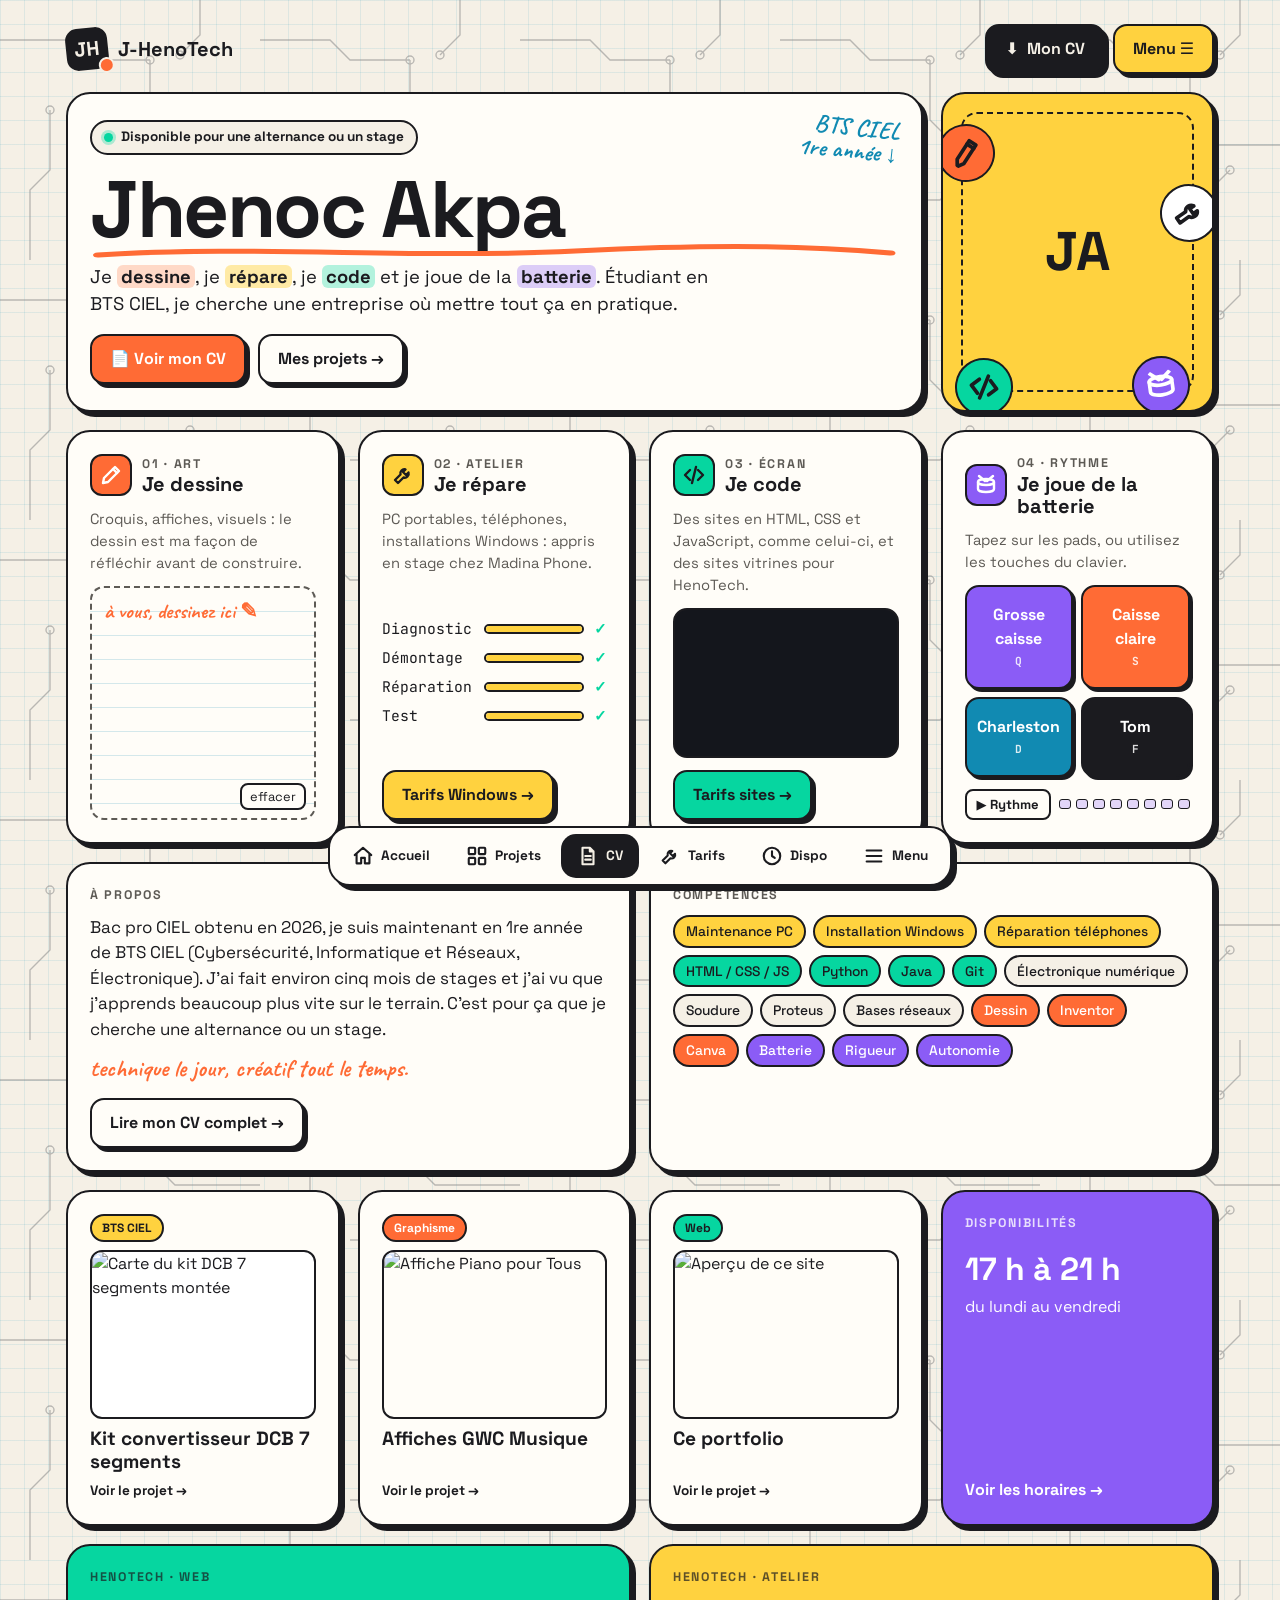
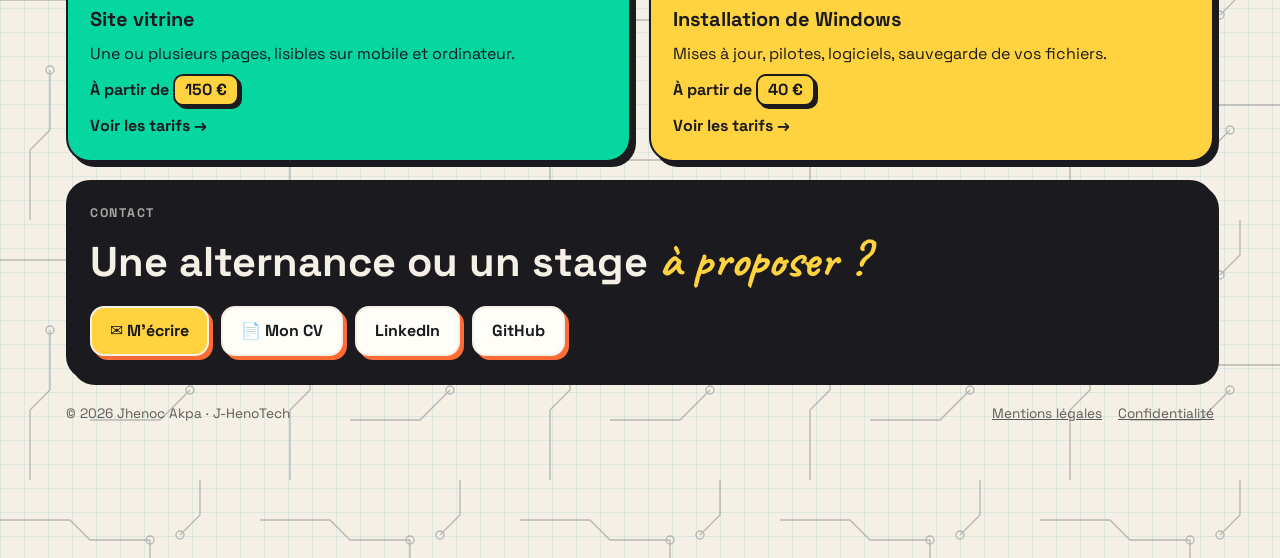
==== index.html @ 4d376323 "Add files via upload" ====
<!DOCTYPE html>
<html lang="fr" data-mode="jour">
<head>
<meta charset="utf-8">
<meta name="viewport" content="width=device-width, initial-scale=1">
<title>Jhenoc Akpa | L'atelier</title>
<meta name="description" content="Jhenoc Akpa, étudiant en BTS CIEL. Je dessine, je répare, je code et je joue de la batterie. Disponible pour une alternance ou un stage.">
<meta name="theme-color" content="#1b1b1f">
<link rel="icon" type="image/svg+xml" href="images/favicon.svg">
<link rel="preconnect" href="https://fonts.googleapis.com">
<link href="https://fonts.googleapis.com/css2?family=Space+Grotesk:wght@400;500;700&family=Caveat:wght@600;700&family=JetBrains+Mono:wght@500&display=swap" rel="stylesheet">
<link rel="stylesheet" href="style.css">
</head>
<body data-page="accueil">
<div class="wrap">
  <header>
    <a class="logo" href="index.html" aria-label="J-HenoTech, retour à l'accueil"><b>JH</b><span>J-HenoTech</span></a>
    <div class="hb">
      <a class="btn btn-ink" href="cv.html">⬇ <span>Mon CV</span></a>
      <button class="btn btn-fix" type="button" data-open-menu>Menu ☰</button>
    </div>
  </header>

  <main class="bento">
    <section class="t hero w3" id="accueil">
      <p class="hand anno">BTS CIEL<br>1re année ↓</p>
      <a class="chip" href="disponibilites.html"><i></i>Disponible pour une alternance ou un stage</a>
      <h1>Jhenoc Akpa<svg class="ul" viewBox="0 0 400 18" preserveAspectRatio="none"><path d="M4 12 C 80 2, 160 16, 240 8 S 360 4, 396 10"/></svg></h1>
      <p class="roles">Je <span class="r-draw">dessine</span>, je <span class="r-fix">répare</span>, je <span class="r-web">code</span> et je joue de la <span class="r-drum">batterie</span>. Étudiant en BTS CIEL, je cherche une entreprise où mettre tout ça en pratique.</p>
      <div class="cta">
        <a class="btn btn-draw" href="cv.html">📄 Voir mon CV</a>
        <a class="btn" href="projets.html">Mes projets →</a>
      </div>
    </section>
    <div class="t photo">
      <div class="frame"><img src="images/photo-j-h.jpg" alt="Portrait de Jhenoc Akpa" onerror="this.remove()">JA</div>
      <svg class="doodle d1" viewBox="0 0 24 24" aria-hidden="true"><path d="M4 20l1-5L16 4l4 4L9 19z"/><path d="M14 6l4 4"/></svg>
      <svg class="doodle d2" viewBox="0 0 24 24" aria-hidden="true"><path d="M14.5 6.5a4 4 0 0 0-5 5L4 17l3 3 5.5-5.5a4 4 0 0 0 5-5L15 12l-3-3z"/></svg>
      <svg class="doodle d3" viewBox="0 0 24 24" aria-hidden="true"><path d="m8 7-5 5 5 5M16 7l5 5-5 5M14 4l-4 16"/></svg>
      <svg class="doodle d4" viewBox="0 0 24 24" aria-hidden="true"><ellipse cx="12" cy="9" rx="8" ry="3"/><path d="M4 9v7c0 1.7 3.6 3 8 3s8-1.3 8-3V9M5 3l6 5M19 3l-6 5"/></svg>
    </div>

    <section class="t uni u-draw" id="atelier">
      <div class="head"><svg viewBox="0 0 24 24"><path d="M4 20l1-5L16 4l4 4L9 19z"/><path d="M14 6l4 4"/></svg><div><h2 style="margin:0">01 · Art</h2><h3>Je dessine</h3></div></div>
      <p>Croquis, affiches, visuels : le dessin est ma façon de réfléchir avant de construire.</p>
      <div class="pad-draw"><canvas id="sketch" aria-label="Zone de dessin libre"></canvas><span class="hand hint" id="hint">à vous, dessinez ici ✎</span><button type="button" id="clear">effacer</button></div>
    </section>
    <section class="t uni u-fix">
      <div class="head"><svg viewBox="0 0 24 24"><path d="M14.5 6.5a4 4 0 0 0-5 5L4 17l3 3 5.5-5.5a4 4 0 0 0 5-5L15 12l-3-3z"/></svg><div><h2 style="margin:0">02 · Atelier</h2><h3>Je répare</h3></div></div>
      <p>PC portables, téléphones, installations Windows : appris en stage chez Madina Phone.</p>
      <ul class="diag mono" aria-label="Étapes d'une réparation">
        <li><span>Diagnostic</span><span class="bar"><i></i></span><span class="ok">✓</span></li>
        <li><span>Démontage</span><span class="bar"><i></i></span><span class="ok">✓</span></li>
        <li><span>Réparation</span><span class="bar"><i></i></span><span class="ok">✓</span></li>
        <li><span>Test</span><span class="bar"><i></i></span><span class="ok">✓</span></li>
      </ul>
      <a class="btn btn-fix" href="services.html#windows" style="align-self:flex-start">Tarifs Windows →</a>
    </section>
    <section class="t uni u-web">
      <div class="head"><svg viewBox="0 0 24 24"><path d="m8 7-5 5 5 5M16 7l5 5-5 5M14 4l-4 16"/></svg><div><h2 style="margin:0">03 · Écran</h2><h3>Je code</h3></div></div>
      <p>Des sites en HTML, CSS et JavaScript, comme celui-ci, et des sites vitrines pour HenoTech.</p>
      <div class="code mono" id="code" aria-hidden="true"></div>
      <a class="btn" href="services.html#site" style="align-self:flex-start;background:var(--web);color:#1b1b1f">Tarifs sites →</a>
    </section>
    <section class="t uni u-drum">
      <div class="head"><svg viewBox="0 0 24 24"><ellipse cx="12" cy="9" rx="8" ry="3"/><path d="M4 9v7c0 1.7 3.6 3 8 3s8-1.3 8-3V9M5 3l6 5M19 3l-6 5"/></svg><div><h2 style="margin:0">04 · Rythme</h2><h3>Je joue de la batterie</h3></div></div>
      <p>Tapez sur les pads, ou utilisez les touches du clavier.</p>
      <div class="pads" id="pads">
        <button type="button" data-s="kick">Grosse caisse<small>Q</small></button>
        <button type="button" data-s="snare">Caisse claire<small>S</small></button>
        <button type="button" data-s="hat">Charleston<small>D</small></button>
        <button type="button" data-s="tom">Tom<small>F</small></button>
      </div>
      <div class="seq"><button type="button" id="play">▶ Rythme</button><div class="steps" id="steps"><i></i><i></i><i></i><i></i><i></i><i></i><i></i><i></i></div></div>
    </section>

    <section class="t about w2" id="a-propos">
      <h2>À propos</h2>
      <p>Bac pro CIEL obtenu en 2026, je suis maintenant en 1re année de BTS CIEL (Cybersécurité, Informatique et Réseaux, Électronique). J'ai fait environ cinq mois de stages et j'ai vu que j'apprends beaucoup plus vite sur le terrain. C'est pour ça que je cherche une alternance ou un stage.</p>
      <span class="hand">technique le jour, créatif tout le temps.</span>
      <a class="btn" href="cv.html" style="margin-top:12px">Lire mon CV complet →</a>
    </section>
    <section class="t w2" id="competences">
      <h2>Compétences</h2>
      <ul class="tags">
        <li class="c2">Maintenance PC</li><li class="c2">Installation Windows</li><li class="c2">Réparation téléphones</li>
        <li class="c3">HTML / CSS / JS</li><li class="c3">Python</li><li class="c3">Java</li><li class="c3">Git</li>
        <li>Électronique numérique</li><li>Soudure</li><li>Proteus</li><li>Bases réseaux</li>
        <li class="c1">Dessin</li><li class="c1">Inventor</li><li class="c1">Canva</li>
        <li class="c4">Batterie</li><li class="c4">Rigueur</li><li class="c4">Autonomie</li>
      </ul>
    </section>

    <a class="t proj" href="projets.html#dcb"><span class="tag" style="background:var(--fix);color:#1b1b1f">BTS CIEL</span><img src="images/projet-dcb-1.jpg" alt="Carte du kit DCB 7 segments montée" style="width:100%;aspect-ratio:4/3;object-fit:cover;border-radius:12px;border:2px solid var(--ink);background:#fff"><h3>Kit convertisseur DCB 7 segments</h3><span class="st">Voir le projet →</span></a>
    <a class="t proj" href="projets.html#gwc"><span class="tag" style="background:var(--draw);color:#fff">Graphisme</span><img src="images/1.png" alt="Affiche Piano pour Tous" style="width:100%;aspect-ratio:4/3;object-fit:cover;object-position:top;border-radius:12px;border:2px solid var(--ink)"><h3>Affiches GWC Musique</h3><span class="st">Voir le projet →</span></a>
    <a class="t proj" href="projets.html#portfolio"><span class="tag" style="background:var(--web);color:#1b1b1f">Web</span><img src="images/apercu-site.png" alt="Aperçu de ce site" style="width:100%;aspect-ratio:4/3;object-fit:cover;object-position:top;border-radius:12px;border:2px solid var(--ink)"><h3>Ce portfolio</h3><span class="st">Voir le projet →</span></a>
    <a class="t" href="disponibilites.html" style="background:var(--drum);color:#fff;display:flex;flex-direction:column;gap:10px"><h2 style="color:#fff;opacity:.8">Disponibilités</h2><p style="font-size:2rem;font-weight:700;line-height:1">17 h à 21 h</p><p>du lundi au vendredi</p><span class="st" style="margin-top:auto;font-weight:700">Voir les horaires →</span></a>

    <a class="t svc w2" href="services.html#site" style="background:var(--web);color:#1b1b1f"><h2 style="color:inherit;opacity:.7">HenoTech · Web</h2><h3>Site vitrine</h3><p>Une ou plusieurs pages, lisibles sur mobile et ordinateur.</p><span class="price">À partir de <span class="price-tag">150 €</span></span><span style="font-weight:700">Voir les tarifs →</span></a>
    <a class="t svc w2" href="services.html#windows" style="background:var(--fix);color:#1b1b1f"><h2 style="color:inherit;opacity:.7">HenoTech · Atelier</h2><h3>Installation de Windows</h3><p>Mises à jour, pilotes, logiciels, sauvegarde de vos fichiers.</p><span class="price">À partir de <span class="price-tag">40 €</span></span><span style="font-weight:700">Voir les tarifs →</span></a>

    <section class="t contact w4" id="contact">
      <div><h2>Contact</h2><p class="big">Une alternance ou un stage <span class="hand">à proposer ?</span></p></div>
      <div class="cta"><a class="btn btn-fix" href="mailto:contact.henotech@gmail.com">✉ M'écrire</a><a class="btn" href="cv.html" style="color:var(--ink)">📄 Mon CV</a><a class="btn" href="https://www.linkedin.com/in/jean-henoc-akpa-19a39032a/" target="_blank" rel="noopener" style="color:var(--ink)">LinkedIn</a><a class="btn" href="https://github.com/Jean-Henoc005" target="_blank" rel="noopener" style="color:var(--ink)">GitHub</a></div>
    </section>
  </main>

  <footer><span>© <span class="year">2026</span> Jhenoc Akpa · J-HenoTech</span><nav><a href="mentions-legales.html">Mentions légales</a><a href="confidentialite.html">Confidentialité</a></nav></footer>
</div>

<nav class="dock" aria-label="Navigation principale"><ul>
  <li><a href="index.html" data-p="accueil" data-c="draw"><svg viewBox="0 0 24 24"><path d="m3 11 9-8 9 8M5 10v10h5v-6h4v6h5V10"/></svg>Accueil</a></li>
  <li><a href="projets.html" data-p="projets" data-c="web"><svg viewBox="0 0 24 24"><rect x="3" y="3" width="7" height="7" rx="1"/><rect x="14" y="3" width="7" height="7" rx="1"/><rect x="3" y="14" width="7" height="7" rx="1"/><rect x="14" y="14" width="7" height="7" rx="1"/></svg>Projets</a></li>
  <li><a href="cv.html" data-p="cv" class="cvb"><svg viewBox="0 0 24 24"><path d="M14 3H6v18h12V7zM14 3v4h4M9 12h6M9 16h6"/></svg>CV</a></li>
  <li><a href="services.html" data-p="services" data-c="fix"><svg viewBox="0 0 24 24"><path d="M14.5 6.5a4 4 0 0 0-5 5L4 17l3 3 5.5-5.5a4 4 0 0 0 5-5L15 12l-3-3z"/></svg>Tarifs</a></li>
  <li><a href="disponibilites.html" data-p="dispo" data-c="drum"><svg viewBox="0 0 24 24"><circle cx="12" cy="12" r="9"/><path d="M12 7v5l3 2"/></svg>Dispo</a></li>
  <li><button type="button" data-open-menu><svg viewBox="0 0 24 24"><path d="M4 6h16M4 12h16M4 18h16"/></svg>Menu</button></li>
</ul></nav>

<div class="scrim" id="scrim"></div>
<aside class="drawer" id="drawer" aria-label="Menu">
  <div class="head"><strong style="font-size:1.3rem">Menu</strong><button class="btn" id="close" type="button" aria-label="Fermer">✕</button></div>
  <div><h4>Pages</h4>
    <nav>
      <a href="index.html" data-p="accueil">Accueil</a><a href="index.html#atelier">L'atelier</a><a href="projets.html" data-p="projets">Projets</a><a href="cv.html" data-p="cv">Mon CV</a>
      <a href="services.html" data-p="services">Services et tarifs</a><a href="disponibilites.html" data-p="dispo">Disponibilités</a><a href="index.html#a-propos">À propos</a><a href="index.html#contact">Contact</a>
    </nav>
  </div>
  <div><h4>Paramètres · Ambiance</h4><div class="seg" id="mode"><button type="button" data-v="jour">☀ Papier</button><button type="button" data-v="nuit">☾ Plan bleu</button></div></div>
  <div><h4>Paramètres · Son de la batterie</h4><div class="seg" id="sound"><button type="button" data-v="1">🔊 Activé</button><button type="button" data-v="0">🔇 Coupé</button></div></div>
  <a class="btn btn-ink" href="CV-Jean-Henoc-Akpa.pdf" download style="justify-content:center">⬇ Télécharger mon CV (PDF)</a>
  <p style="font-size:.85rem"><a href="mentions-legales.html" style="text-decoration:underline">Mentions légales</a> · <a href="confidentialite.html" style="text-decoration:underline">Confidentialité</a></p>
</aside>

<div class="lightbox" id="lightbox" role="dialog" aria-modal="true" aria-label="Image agrandie">
  <button class="btn x" type="button" aria-label="Fermer">✕</button>
  <img src="data:," alt="">
  <p></p>
  <div class="nav"><button class="btn prev" type="button">← Précédente</button><button class="btn next" type="button">Suivante →</button></div>
</div>

<script src="script.js" defer></script>
</body>
</html>
---- style.css ----
:root{--draw:#ff6b35;--fix:#ffd23f;--web:#06d6a0;--drum:#8b5cf6;--blue:#118ab2}
[data-mode=jour]{--bg:#f5f0e6;--ink:#1b1b1f;--tile:#fffdf8;--grid:rgba(17,138,178,.10);--trace:rgba(27,27,31,.10);--soft:#5d5a55}
[data-mode=nuit]{--bg:#0d1a33;--ink:#e8eef8;--tile:#132548;--grid:rgba(120,170,255,.10);--trace:rgba(140,190,255,.16);--soft:#9fb0cc}
*{box-sizing:border-box;margin:0;padding:0}
body{background:var(--bg);color:var(--ink);font-family:"Space Grotesk",system-ui,sans-serif;line-height:1.5;overflow-x:hidden;
 background-image:
  url("data:image/svg+xml,%3Csvg xmlns='http://www.w3.org/2000/svg' width='260' height='260' fill='none' stroke='%23888' stroke-width='1.4' opacity='.55'%3E%3Cpath d='M0 40h70l20 20h60M150 60v60l25 25h85M30 260v-70l20-20v-60M200 0v35l-20 20M90 200h70l30-30'/%3E%3Ccircle cx='150' cy='60' r='4'/%3E%3Ccircle cx='50' cy='110' r='4'/%3E%3Ccircle cx='180' cy='55' r='4'/%3E%3Ccircle cx='190' cy='170' r='4'/%3E%3C/svg%3E"),
  linear-gradient(var(--grid) 1px,transparent 1px),linear-gradient(90deg,var(--grid) 1px,transparent 1px);
 background-size:260px 260px,24px 24px,24px 24px}
[data-mode=jour] body{background-blend-mode:normal}
a{color:inherit;text-decoration:none}ul{list-style:none}
.hand{font-family:Caveat,cursive;font-weight:700}
.mono{font-family:"JetBrains Mono",ui-monospace,monospace}
.wrap{max-width:1180px;margin:0 auto;padding:16px}
/* HEADER */
header{display:flex;justify-content:space-between;align-items:center;gap:10px;padding:8px 0 18px}
.logo{display:flex;align-items:center;gap:10px;font-weight:700;font-size:1.25rem;white-space:nowrap}
.logo b{width:42px;height:42px;border-radius:12px;background:var(--ink);color:var(--bg);display:grid;place-items:center;transform:rotate(-6deg);position:relative}
.logo b::after{content:"";position:absolute;right:-5px;bottom:-5px;width:12px;height:12px;border-radius:50%;background:var(--draw);border:2px solid var(--bg)}
.hb{display:flex;gap:8px}
.btn{display:inline-flex;align-items:center;gap:8px;padding:11px 18px;border-radius:14px;border:2.5px solid var(--ink);background:var(--tile);color:var(--ink);font:inherit;font-weight:700;cursor:pointer;white-space:nowrap;box-shadow:4px 4px 0 var(--ink);transition:transform .1s,box-shadow .1s}
.btn:hover{transform:translate(2px,2px);box-shadow:2px 2px 0 var(--ink)}
.btn-ink{background:var(--ink);color:var(--bg)}
.btn-draw{background:var(--draw);color:#fff}
.btn-fix{background:var(--fix);color:#1b1b1f}
/* BENTO */
.bento{display:grid;grid-template-columns:repeat(4,1fr);gap:18px}
.t{background:var(--tile);border:2.5px solid var(--ink);border-radius:24px;padding:22px;box-shadow:5px 5px 0 var(--ink);position:relative;overflow:hidden;min-width:0}
.t h2{font-size:.78rem;text-transform:uppercase;letter-spacing:.14em;color:var(--soft);margin-bottom:10px}
.w2{grid-column:span 2}.w3{grid-column:span 3}.w4{grid-column:span 4}
/* HERO */
.hero{display:flex;flex-direction:column;gap:16px;justify-content:center}
.chip{display:inline-flex;gap:8px;align-items:center;align-self:flex-start;border:2px solid var(--ink);border-radius:99px;padding:5px 12px;font-weight:700;font-size:.85rem;background:var(--bg)}
.chip i{width:9px;height:9px;border-radius:50%;background:var(--web);box-shadow:0 0 0 3px color-mix(in srgb,var(--web) 30%,transparent)}
.hero h1{font-size:clamp(2.6rem,6.4vw,5rem);line-height:.95;letter-spacing:-.03em;position:relative;display:inline-block}
.hero h1 .ul{position:absolute;left:0;bottom:-14px;width:100%;height:18px;overflow:visible}
.hero h1 .ul path{stroke:var(--draw);stroke-width:5;fill:none;stroke-linecap:round;stroke-dasharray:600;stroke-dashoffset:600;animation:draw 1.4s .3s ease forwards}
@keyframes draw{to{stroke-dashoffset:0}}
.roles{font-size:1.15rem;max-width:52ch}
.roles span{font-weight:700;padding:0 4px;border-radius:6px}
.r-draw{background:color-mix(in srgb,var(--draw) 25%,transparent)}.r-fix{background:color-mix(in srgb,var(--fix) 45%,transparent)}.r-web{background:color-mix(in srgb,var(--web) 30%,transparent)}.r-drum{background:color-mix(in srgb,var(--drum) 30%,transparent)}
.cta{display:flex;gap:12px;flex-wrap:wrap}
.anno{position:absolute;right:22px;top:20px;font-size:1.5rem;color:var(--blue);transform:rotate(6deg);text-align:right;line-height:1}
.photo{padding:0;display:grid;place-items:center;min-height:320px;background:var(--fix)}
.photo .frame{position:absolute;inset:18px;border:2.5px dashed #1b1b1f;border-radius:16px;overflow:hidden;display:grid;place-items:center;font-size:3.4rem;font-weight:700;color:#1b1b1f}
.photo .frame img{position:absolute;inset:0;width:100%;height:100%;object-fit:cover}
.doodle{position:absolute;width:58px;height:58px;stroke:#1b1b1f;fill:none;stroke-width:2.6;stroke-linecap:round;stroke-linejoin:round;z-index:2;background:var(--tile);border:2.5px solid #1b1b1f;border-radius:50%;padding:10px}
.d1{left:-6px;top:30px;transform:rotate(-12deg);background:var(--draw)}
.d2{right:-6px;top:90px;transform:rotate(10deg);background:#fff}
.d3{left:12px;bottom:-6px;transform:rotate(8deg);background:var(--web)}
.d4{right:22px;bottom:-4px;transform:rotate(-8deg);background:var(--drum);stroke:#fff}
/* UNIVERS */
.uni{display:flex;flex-direction:column;gap:12px;min-height:300px}
.uni .head{display:flex;align-items:center;gap:10px}
.uni .head svg{width:42px;height:42px;padding:7px;border:2.5px solid var(--ink);border-radius:12px;stroke:var(--ink);fill:none;stroke-width:2.4;stroke-linecap:round;stroke-linejoin:round;flex:none}
.uni h3{font-size:1.25rem;line-height:1.1}
.uni p{font-size:.92rem;color:var(--soft)}
.u-draw .head svg{background:var(--draw);stroke:#fff}.u-fix .head svg{background:var(--fix);stroke:#1b1b1f}.u-web .head svg{background:var(--web);stroke:#1b1b1f}.u-drum .head svg{background:var(--drum);stroke:#fff}
/* dessin */
.pad-draw{position:relative;flex:1;min-height:150px;border:2px dashed var(--soft);border-radius:14px;background:repeating-linear-gradient(transparent 0 23px,color-mix(in srgb,var(--blue) 18%,transparent) 23px 24px)}
.pad-draw canvas{position:absolute;inset:0;width:100%;height:100%;touch-action:none;cursor:crosshair}
.pad-draw .hint{position:absolute;left:12px;top:8px;font-size:1.3rem;color:var(--draw);pointer-events:none;transition:opacity .3s}
.pad-draw button{position:absolute;right:8px;bottom:8px;border:2px solid var(--ink);background:var(--tile);color:var(--ink);border-radius:8px;padding:2px 8px;font:inherit;font-size:.8rem;cursor:pointer}
/* réparation */
.diag{display:flex;flex-direction:column;gap:7px;flex:1;justify-content:center}
.diag li{display:flex;align-items:center;gap:10px;font-size:.92rem}
.diag .bar{flex:1;height:10px;border:2px solid var(--ink);border-radius:99px;overflow:hidden;background:var(--bg)}
.diag .bar i{display:block;height:100%;width:0;background:var(--fix);animation:fill 1s ease forwards}
.diag li:nth-child(2) i{animation-delay:.6s}.diag li:nth-child(3) i{animation-delay:1.2s}.diag li:nth-child(4) i{animation-delay:1.8s}
.diag .ok{font-weight:700;color:var(--web);opacity:0;animation:show .1s forwards}
.diag li:nth-child(1) .ok{animation-delay:1s}.diag li:nth-child(2) .ok{animation-delay:1.6s}.diag li:nth-child(3) .ok{animation-delay:2.2s}.diag li:nth-child(4) .ok{animation-delay:2.8s}
.diag span:first-child{width:92px}
@keyframes fill{to{width:100%}}@keyframes show{to{opacity:1}}
/* web */
.code{flex:1;background:#14161c;color:#d6e2f0;border-radius:14px;padding:14px;font-size:.82rem;line-height:1.6;min-height:150px;white-space:pre-wrap;word-break:break-word;border:2px solid var(--ink)}
.code .tg{color:#06d6a0}.code .at{color:#ffd23f}.code .tx{color:#fff}
.code .cur{display:inline-block;width:.55em;height:1em;background:var(--web);vertical-align:-.15em;animation:blink 1s steps(1) infinite}
@keyframes blink{50%{opacity:0}}
/* batterie */
.pads{display:grid;grid-template-columns:1fr 1fr;gap:8px;flex:1}
.pads button{border:2.5px solid var(--ink);border-radius:14px;font:inherit;font-weight:700;cursor:pointer;padding:10px 6px;display:flex;flex-direction:column;align-items:center;justify-content:center;gap:2px;color:#fff;box-shadow:3px 3px 0 var(--ink);transition:transform .06s}
.pads button small{font-family:"JetBrains Mono";font-size:.7rem;opacity:.85}
.pads button:nth-child(1){background:var(--drum)}.pads button:nth-child(2){background:var(--draw)}.pads button:nth-child(3){background:var(--blue)}.pads button:nth-child(4){background:#1b1b1f}
.pads button.hit{transform:translate(3px,3px) scale(.97);box-shadow:0 0 0 var(--ink);filter:brightness(1.25)}
.seq{display:flex;align-items:center;gap:8px}
.seq .steps{display:flex;gap:5px;flex:1}
.seq .steps i{flex:1;height:10px;border-radius:3px;background:color-mix(in srgb,var(--drum) 25%,transparent);border:1.5px solid var(--ink)}
.seq .steps i.on{background:var(--drum)}
.seq button{border:2px solid var(--ink);background:var(--tile);color:var(--ink);border-radius:8px;padding:4px 10px;font:inherit;font-size:.82rem;font-weight:700;cursor:pointer;white-space:nowrap}
/* AUTRES */
.about p{font-size:1.06rem}
.about .hand{font-size:1.5rem;color:var(--draw);display:block;margin-top:8px}
.tags{display:flex;flex-wrap:wrap;gap:7px}
.tags li{border:2px solid var(--ink);border-radius:99px;padding:4px 11px;font-size:.86rem;font-weight:500;background:var(--bg)}
.tags li.c1{background:var(--draw);color:#fff}.tags li.c2{background:var(--fix);color:#1b1b1f}.tags li.c3{background:var(--web);color:#1b1b1f}.tags li.c4{background:var(--drum);color:#fff}
.proj{display:flex;flex-direction:column;gap:8px}
.proj .tag{align-self:flex-start;font-size:.75rem;font-weight:700;padding:3px 10px;border-radius:99px;border:2px solid var(--ink)}
.proj h3{font-size:1.2rem;line-height:1.2}
.proj p{color:var(--soft);font-size:.93rem}
.proj .st{margin-top:auto;font-weight:700;font-size:.85rem}
.tl li{padding:10px 0;border-top:2px dashed color-mix(in srgb,var(--ink) 30%,transparent)}
.tl li:first-child{border-top:0;padding-top:0}
.tl b{display:block}
.tl span{color:var(--soft);font-size:.92rem}
.svc{display:flex;flex-direction:column;gap:8px}
.svc h3{font-size:1.25rem}
.svc .price{font-weight:700;margin-top:auto}
.contact{background:var(--ink);color:var(--bg);display:flex;align-items:center;justify-content:space-between;gap:18px;flex-wrap:wrap}
.contact h2{color:inherit;opacity:.65}
.contact .big{font-size:clamp(1.6rem,3.6vw,2.6rem);font-weight:700;line-height:1.1}
.contact .big .hand{color:var(--fix);font-size:1.2em}
.contact .btn{border-color:var(--bg);box-shadow:4px 4px 0 var(--draw)}
footer{display:flex;justify-content:space-between;gap:10px;flex-wrap:wrap;padding:24px 0 8px;font-size:.85rem;color:var(--soft)}
footer nav{display:flex;gap:16px}footer a{text-decoration:underline}
/* BARRE DE NAVIGATION (tous écrans) */
body{padding-bottom:110px}
.dock{position:fixed;left:50%;bottom:14px;transform:translateX(-50%);z-index:35;background:var(--tile);border:2.5px solid var(--ink);border-radius:22px;box-shadow:5px 5px 0 var(--ink);padding:6px;max-width:calc(100% - 20px)}
.dock ul{display:flex;gap:4px}
.dock a,.dock button{display:flex;flex-direction:column;align-items:center;justify-content:center;gap:2px;min-width:64px;padding:7px 8px;border-radius:15px;border:2px solid transparent;background:none;color:var(--ink);font:inherit;font-size:.72rem;font-weight:700;cursor:pointer;transition:background .15s,transform .1s}
.dock svg{width:22px;height:22px;stroke:currentColor;fill:none;stroke-width:2.3;stroke-linecap:round;stroke-linejoin:round}
.dock a:hover,.dock button:hover{transform:translateY(-2px)}
.dock a.on{border-color:var(--ink)}
.dock a[data-c=draw].on{background:var(--draw);color:#fff}.dock a[data-c=web].on{background:var(--web);color:#1b1b1f}.dock a[data-c=drum].on{background:var(--drum);color:#fff}.dock a[data-c=fix].on{background:var(--fix);color:#1b1b1f}
.dock .cvb{background:var(--ink);color:var(--bg)}
@media (max-width:420px){.dock a,.dock button{min-width:0;flex:1;padding:7px 4px;font-size:.62rem}.dock ul{gap:2px}.dock{left:10px;right:10px;transform:none;max-width:none}}
@media (min-width:981px){.dock a,.dock button{flex-direction:row;gap:7px;font-size:.85rem;padding:9px 14px}}
/* MENU */
.scrim{position:fixed;inset:0;background:rgba(0,0,0,.35);z-index:40;display:none}.scrim.open{display:block}
.drawer{position:fixed;top:12px;right:12px;bottom:12px;width:min(390px,calc(100% - 24px));background:var(--bg);border:2.5px solid var(--ink);border-radius:26px;box-shadow:8px 8px 0 var(--ink);z-index:50;padding:22px;transform:translateX(130%);transition:transform .3s cubic-bezier(.3,1.3,.6,1);overflow-y:auto;display:flex;flex-direction:column;gap:18px}
.drawer.open{transform:none}
.drawer .head{display:flex;justify-content:space-between;align-items:center}
.drawer h4{font-size:.74rem;letter-spacing:.14em;text-transform:uppercase;color:var(--soft);margin-bottom:8px}
.drawer nav{display:grid;grid-template-columns:1fr 1fr;gap:8px}
.drawer nav a{border:2px solid var(--ink);border-radius:14px;padding:10px 12px;font-weight:700;font-size:.92rem;background:var(--tile)}
.drawer nav a:nth-child(4n+1){background:var(--draw);color:#fff}.drawer nav a:nth-child(4n+2){background:var(--fix);color:#1b1b1f}.drawer nav a:nth-child(4n+3){background:var(--web);color:#1b1b1f}.drawer nav a:nth-child(4n){background:var(--drum);color:#fff}
.seg{display:flex;gap:8px}
.seg button{flex:1;border:2px solid var(--ink);border-radius:12px;padding:9px;background:var(--tile);color:var(--ink);font:inherit;font-weight:700;cursor:pointer}
.seg button.on{background:var(--ink);color:var(--bg)}
@media (max-width:980px){.bento{grid-template-columns:repeat(2,1fr)}.w3,.w4{grid-column:span 2}}
@media (max-width:600px){.bento{grid-template-columns:1fr}.w2,.w3,.w4{grid-column:span 1}.hb .btn-ink span{display:none}.anno{position:static;transform:rotate(-2deg);text-align:left;align-self:flex-start}.logo span{display:none}}
@media (prefers-reduced-motion:reduce){*{animation:none!important}.diag .bar i{width:100%}.diag .ok{opacity:1}.hero h1 .ul path{stroke-dashoffset:0}}

/* =========================================================
   PAGES INTÉRIEURES (CV, Services, Disponibilités, Projets…)
   ========================================================= */
.page-hero{position:relative;border:2.5px solid var(--ink);border-radius:26px;box-shadow:6px 6px 0 var(--ink);overflow:hidden;min-height:280px;display:flex;align-items:flex-end;margin-bottom:22px;background:var(--ink)}
.page-hero img.bg{position:absolute;inset:0;width:100%;height:100%;object-fit:cover}
.page-hero::after{content:"";position:absolute;inset:0;background:linear-gradient(180deg,rgba(0,0,0,.05) 20%,rgba(0,0,0,.72))}
.page-hero .in{position:relative;z-index:2;padding:26px;color:#fff;display:flex;flex-direction:column;gap:10px;width:100%}
.page-hero .kick{align-self:flex-start;background:var(--fix);color:#1b1b1f;border:2px solid #1b1b1f;border-radius:99px;padding:4px 12px;font-weight:700;font-size:.82rem}
.page-hero h1{font-size:clamp(2.2rem,6vw,4rem);line-height:.95;letter-spacing:-.03em}
.page-hero p{max-width:60ch;font-size:1.05rem;opacity:.95}
.page-hero .hand{color:var(--fix);font-size:1.6rem}
.page-hero .cta .btn{color:var(--ink)}
.crumb{font-size:.85rem;margin:0 0 12px;color:var(--soft)}
.crumb a{text-decoration:underline}
.sec-title{font-size:clamp(1.6rem,3.6vw,2.4rem);line-height:1.05;margin:34px 0 16px;display:flex;align-items:baseline;gap:12px;flex-wrap:wrap}
.sec-title .hand{font-size:1.5rem;color:var(--draw);font-weight:700}
.grid2{display:grid;grid-template-columns:1fr 1fr;gap:18px}
.grid3{display:grid;grid-template-columns:repeat(3,1fr);gap:18px}
@media (max-width:860px){.grid2,.grid3{grid-template-columns:1fr}}
.muted{color:var(--soft)}
.note{font-size:.9rem;color:var(--soft);margin-top:10px}

/* Tarifs */
.price-table{width:100%;border-collapse:separate;border-spacing:0;font-size:.98rem}
.price-table th{text-align:left;font-size:.75rem;text-transform:uppercase;letter-spacing:.12em;color:var(--soft);padding:0 12px 10px}
.price-table td{padding:14px 12px;border-top:2px dashed color-mix(in srgb,var(--ink) 25%,transparent);vertical-align:top}
.price-table td:last-child{text-align:right;white-space:nowrap;font-weight:700;font-size:1.15rem}
.price-table td small{display:block;color:var(--soft);font-size:.86rem;font-weight:400}
.price-tag{display:inline-block;background:var(--fix);color:#1b1b1f;border:2px solid var(--ink);border-radius:10px;padding:2px 10px;box-shadow:3px 3px 0 var(--ink)}
.steps{counter-reset:s;display:grid;grid-template-columns:repeat(4,1fr);gap:14px}
.steps li{counter-increment:s;position:relative;padding-top:44px}
.steps li::before{content:counter(s);position:absolute;top:0;left:0;width:34px;height:34px;border-radius:50%;background:var(--draw);color:#fff;border:2.5px solid var(--ink);display:grid;place-items:center;font-weight:700}
.steps b{display:block;margin-bottom:4px}
@media (max-width:860px){.steps{grid-template-columns:1fr 1fr}}

/* Disponibilités */
.status{display:flex;align-items:center;gap:14px;flex-wrap:wrap}
.status .dot{width:18px;height:18px;border-radius:50%;border:2.5px solid var(--ink);flex:none}
.status.on .dot{background:var(--web);box-shadow:0 0 0 6px color-mix(in srgb,var(--web) 30%,transparent);animation:pulse 1.6s infinite}
.status.off .dot{background:var(--draw)}
@keyframes pulse{50%{box-shadow:0 0 0 12px color-mix(in srgb,var(--web) 0%,transparent)}}
.status b{font-size:1.3rem}
.week{display:grid;grid-template-columns:repeat(7,1fr);gap:10px}
.day{border:2.5px solid var(--ink);border-radius:18px;background:var(--tile);box-shadow:4px 4px 0 var(--ink);padding:12px 8px;text-align:center;display:flex;flex-direction:column;gap:8px;min-height:190px}
.day h3{font-size:1rem}
.day .slot{margin-top:auto;border-radius:12px;padding:10px 4px;font-weight:700;font-size:.9rem;border:2px solid var(--ink)}
.day .slot.yes{background:var(--web);color:#1b1b1f}
.day .slot.ask{background:var(--bg);color:var(--soft);border-style:dashed}
.day .bar24{position:relative;flex:1;min-height:70px;border-radius:8px;background:repeating-linear-gradient(transparent 0 9px,color-mix(in srgb,var(--ink) 10%,transparent) 9px 10px)}
.day .bar24 i{position:absolute;left:18%;right:18%;border-radius:6px;background:var(--web);border:2px solid var(--ink)}
.day.today{outline:3px solid var(--draw);outline-offset:3px}
@media (max-width:860px){.week{grid-template-columns:1fr}.day{flex-direction:row;align-items:center;min-height:0;text-align:left;padding:12px 14px}.day h3{width:90px}.day .bar24{display:none}.day .slot{margin:0 0 0 auto}}
.photos{display:grid;grid-template-columns:2fr 1fr 1fr;gap:14px}
.photos figure{border:2.5px solid var(--ink);border-radius:18px;overflow:hidden;box-shadow:4px 4px 0 var(--ink);position:relative;background:var(--ink);min-height:180px}
.photos figure img{width:100%;height:100%;object-fit:cover;display:block}
.photos figcaption{position:absolute;left:10px;bottom:10px;background:var(--tile);color:var(--ink);border:2px solid var(--ink);border-radius:10px;padding:2px 10px;font-family:Caveat,cursive;font-size:1.2rem;font-weight:700}
@media (max-width:860px){.photos{grid-template-columns:1fr}}

/* Projets : galeries */
.project{display:grid;grid-template-columns:1.1fr 1fr;gap:22px;align-items:start}
@media (max-width:860px){.project{grid-template-columns:1fr}}
.gallery{display:grid;grid-template-columns:repeat(2,1fr);gap:10px}
.gallery a{display:block;border:2.5px solid var(--ink);border-radius:16px;overflow:hidden;background:#fff;aspect-ratio:1;box-shadow:3px 3px 0 var(--ink);position:relative}
.gallery a:first-child{grid-column:span 2;aspect-ratio:16/10}
.gallery img{width:100%;height:100%;object-fit:contain;transition:transform .3s}
.gallery a.cover img{object-fit:cover}
.gallery a:hover img{transform:scale(1.04)}
.gallery span{position:absolute;left:8px;bottom:8px;background:var(--tile);color:var(--ink);border:2px solid var(--ink);border-radius:8px;padding:1px 8px;font-size:.78rem;font-weight:700}
.checks li{padding:6px 0 6px 30px;position:relative}
.checks li::before{content:"✓";position:absolute;left:0;top:5px;width:22px;height:22px;border-radius:50%;background:var(--web);border:2px solid var(--ink);display:grid;place-items:center;font-size:.72rem;font-weight:700;color:#1b1b1f}
.lightbox{position:fixed;inset:0;z-index:70;background:rgba(10,10,14,.88);display:none;align-items:center;justify-content:center;padding:20px;flex-direction:column;gap:12px}
.lightbox.open{display:flex}
.lightbox img{max-width:min(1000px,100%);max-height:78vh;border-radius:14px;border:3px solid #fff;background:#fff}
.lightbox p{color:#fff;font-weight:700}
.lightbox .x{position:absolute;top:16px;right:16px}
.lightbox .nav{display:flex;gap:10px}

/* CV */
.cv-actions{display:flex;gap:12px;flex-wrap:wrap;margin-bottom:18px}
.cv-sheet{background:#fff;color:#1b1b1f;border:2.5px solid var(--ink);border-radius:20px;box-shadow:6px 6px 0 var(--ink);display:grid;grid-template-columns:280px 1fr;overflow:hidden}
.cv-side{background:#1b1b1f;color:#f5f0e6;padding:28px 22px;display:flex;flex-direction:column;gap:20px}
.cv-side img{width:140px;height:140px;border-radius:50%;object-fit:cover;border:4px solid var(--fix);align-self:center}
.cv-side h3{font-size:.75rem;letter-spacing:.14em;text-transform:uppercase;color:var(--fix);margin-bottom:8px}
.cv-side li{font-size:.9rem;padding:2px 0}
.cv-side a{text-decoration:underline;word-break:break-all}
.cv-main{padding:30px 30px 34px}
.cv-main h1{font-size:2.3rem;line-height:1;letter-spacing:-.02em}
.cv-main .role{font-size:1.1rem;color:#5d5a55;margin:6px 0 16px}
.cv-main h2{font-size:.8rem;letter-spacing:.14em;text-transform:uppercase;color:var(--draw);border-bottom:2px solid #1b1b1f;padding-bottom:4px;margin:22px 0 10px}
.cv-item{margin-bottom:12px}
.cv-item b{display:block}
.cv-item span{color:#5d5a55;font-size:.92rem}
.cv-pdf{margin-top:24px}
.cv-pdf object{width:100%;height:80vh;border:2.5px solid var(--ink);border-radius:18px;background:#fff}
@media (max-width:760px){.cv-sheet{grid-template-columns:1fr}.cv-main{padding:22px}}
@media print{
 body{background:#fff!important;padding:0}
 header,.dock,.drawer,.scrim,footer,.cv-actions,.cv-pdf,.crumb,.page-hero,.no-print{display:none!important}
 .wrap{max-width:none;padding:0}
 .cv-sheet{box-shadow:none;border:0;border-radius:0}
 .cv-side{-webkit-print-color-adjust:exact;print-color-adjust:exact}
}
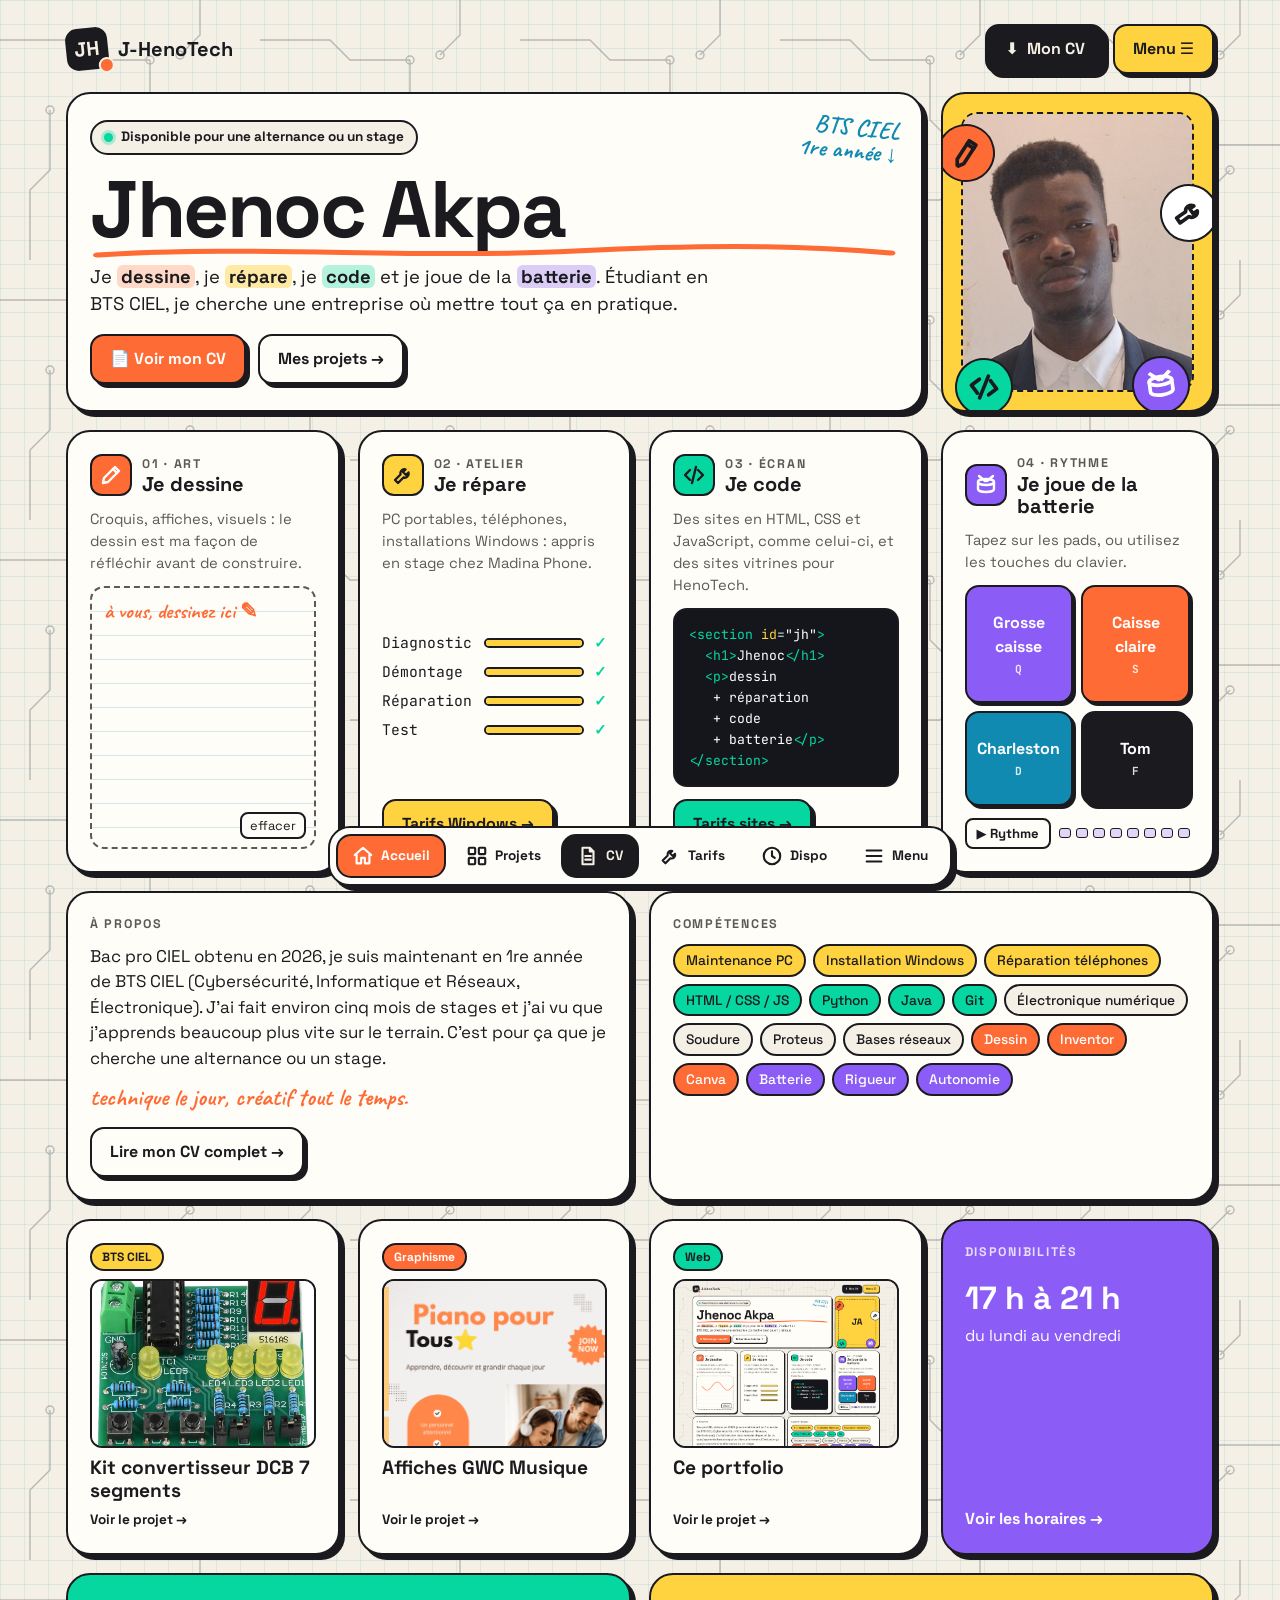
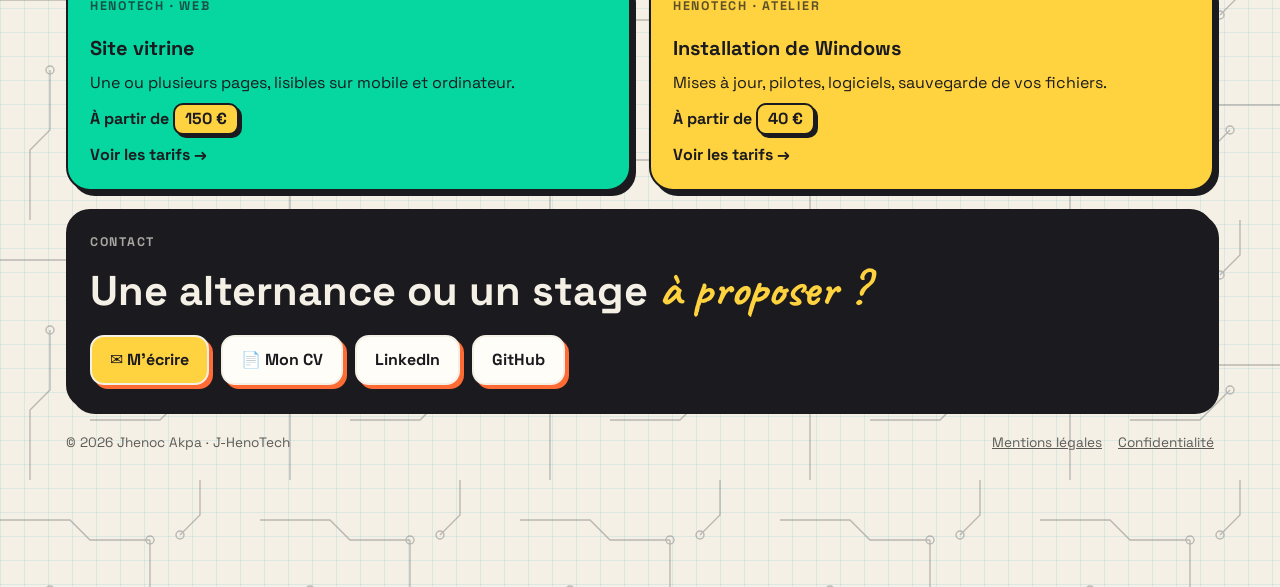
==== commit 504d47fc: "Add files via upload" ====
--- a/index.html
+++ b/index.html
@@ -6,10 +6,12 @@
 <title>Jhenoc Akpa | L'atelier</title>
 <meta name="description" content="Jhenoc Akpa, étudiant en BTS CIEL. Je dessine, je répare, je code et je joue de la batterie. Disponible pour une alternance ou un stage.">
 <meta name="theme-color" content="#1b1b1f">
-<link rel="icon" type="image/svg+xml" href="images/favicon.svg">
+<link rel="icon" href="favicon.svg?v=3" type="image/svg+xml">
+<link rel="icon" href="favicon.png?v=3" type="image/png" sizes="32x32">
+<link rel="apple-touch-icon" href="apple-touch-icon.png?v=3">
 <link rel="preconnect" href="https://fonts.googleapis.com">
 <link href="https://fonts.googleapis.com/css2?family=Space+Grotesk:wght@400;500;700&family=Caveat:wght@600;700&family=JetBrains+Mono:wght@500&display=swap" rel="stylesheet">
-<link rel="stylesheet" href="style.css">
+<link rel="stylesheet" href="style.css?v=3">
 </head>
 <body data-page="accueil">
 <div class="wrap">
@@ -33,7 +35,7 @@
       </div>
     </section>
     <div class="t photo">
-      <div class="frame"><img src="images/photo-j-h.jpg" alt="Portrait de Jhenoc Akpa" onerror="this.remove()">JA</div>
+      <div class="frame"><img src="image/photo-j-h.jpg" alt="Portrait de Jhenoc Akpa" onerror="this.remove()">JA</div>
       <svg class="doodle d1" viewBox="0 0 24 24" aria-hidden="true"><path d="M4 20l1-5L16 4l4 4L9 19z"/><path d="M14 6l4 4"/></svg>
       <svg class="doodle d2" viewBox="0 0 24 24" aria-hidden="true"><path d="M14.5 6.5a4 4 0 0 0-5 5L4 17l3 3 5.5-5.5a4 4 0 0 0 5-5L15 12l-3-3z"/></svg>
       <svg class="doodle d3" viewBox="0 0 24 24" aria-hidden="true"><path d="m8 7-5 5 5 5M16 7l5 5-5 5M14 4l-4 16"/></svg>
@@ -59,7 +61,7 @@
     <section class="t uni u-web">
       <div class="head"><svg viewBox="0 0 24 24"><path d="m8 7-5 5 5 5M16 7l5 5-5 5M14 4l-4 16"/></svg><div><h2 style="margin:0">03 · Écran</h2><h3>Je code</h3></div></div>
       <p>Des sites en HTML, CSS et JavaScript, comme celui-ci, et des sites vitrines pour HenoTech.</p>
-      <div class="code mono" id="code" aria-hidden="true"></div>
+      <div class="code mono" id="code" aria-hidden="true"><span class="ln" style="--n:17;--t:0.40s;--d:1.19s"><span class="tg">&lt;section</span> <span class="at">id</span>=<span class="tx">"jh"</span><span class="tg">&gt;</span></span><span class="ln" style="--n:17;--t:1.84s;--d:1.19s">  <span class="tg">&lt;h1&gt;</span><span class="tx">Jhenoc</span><span class="tg">&lt;/h1&gt;</span></span><span class="ln" style="--n:11;--t:3.28s;--d:0.77s">  <span class="tg">&lt;p&gt;</span><span class="tx">dessin</span></span><span class="ln" style="--n:15;--t:4.30s;--d:1.05s">   <span class="tx">+ réparation</span></span><span class="ln" style="--n:9;--t:5.60s;--d:0.63s">   <span class="tx">+ code</span></span><span class="ln" style="--n:17;--t:6.48s;--d:1.19s">   <span class="tx">+ batterie</span><span class="tg">&lt;/p&gt;</span></span><span class="ln" style="--n:10;--t:7.92s;--d:0.7s"><span class="tg">&lt;/section&gt;</span></span></div>
       <a class="btn" href="services.html#site" style="align-self:flex-start;background:var(--web);color:#1b1b1f">Tarifs sites →</a>
     </section>
     <section class="t uni u-drum">
@@ -91,9 +93,9 @@
       </ul>
     </section>
 
-    <a class="t proj" href="projets.html#dcb"><span class="tag" style="background:var(--fix);color:#1b1b1f">BTS CIEL</span><img src="images/projet-dcb-1.jpg" alt="Carte du kit DCB 7 segments montée" style="width:100%;aspect-ratio:4/3;object-fit:cover;border-radius:12px;border:2px solid var(--ink);background:#fff"><h3>Kit convertisseur DCB 7 segments</h3><span class="st">Voir le projet →</span></a>
-    <a class="t proj" href="projets.html#gwc"><span class="tag" style="background:var(--draw);color:#fff">Graphisme</span><img src="images/1.png" alt="Affiche Piano pour Tous" style="width:100%;aspect-ratio:4/3;object-fit:cover;object-position:top;border-radius:12px;border:2px solid var(--ink)"><h3>Affiches GWC Musique</h3><span class="st">Voir le projet →</span></a>
-    <a class="t proj" href="projets.html#portfolio"><span class="tag" style="background:var(--web);color:#1b1b1f">Web</span><img src="images/apercu-site.png" alt="Aperçu de ce site" style="width:100%;aspect-ratio:4/3;object-fit:cover;object-position:top;border-radius:12px;border:2px solid var(--ink)"><h3>Ce portfolio</h3><span class="st">Voir le projet →</span></a>
+    <a class="t proj" href="projets.html#dcb"><span class="tag" style="background:var(--fix);color:#1b1b1f">BTS CIEL</span><img src="image/projet-dcb-1.jpg" alt="Carte du kit DCB 7 segments montée" style="width:100%;aspect-ratio:4/3;object-fit:cover;border-radius:12px;border:2px solid var(--ink);background:#fff"><h3>Kit convertisseur DCB 7 segments</h3><span class="st">Voir le projet →</span></a>
+    <a class="t proj" href="projets.html#gwc"><span class="tag" style="background:var(--draw);color:#fff">Graphisme</span><img src="image/1.png" alt="Affiche Piano pour Tous" style="width:100%;aspect-ratio:4/3;object-fit:cover;object-position:top;border-radius:12px;border:2px solid var(--ink)"><h3>Affiches GWC Musique</h3><span class="st">Voir le projet →</span></a>
+    <a class="t proj" href="projets.html#portfolio"><span class="tag" style="background:var(--web);color:#1b1b1f">Web</span><img src="image/apercu-site.png" alt="Aperçu de ce site" style="width:100%;aspect-ratio:4/3;object-fit:cover;object-position:top;border-radius:12px;border:2px solid var(--ink)"><h3>Ce portfolio</h3><span class="st">Voir le projet →</span></a>
     <a class="t" href="disponibilites.html" style="background:var(--drum);color:#fff;display:flex;flex-direction:column;gap:10px"><h2 style="color:#fff;opacity:.8">Disponibilités</h2><p style="font-size:2rem;font-weight:700;line-height:1">17 h à 21 h</p><p>du lundi au vendredi</p><span class="st" style="margin-top:auto;font-weight:700">Voir les horaires →</span></a>
 
     <a class="t svc w2" href="services.html#site" style="background:var(--web);color:#1b1b1f"><h2 style="color:inherit;opacity:.7">HenoTech · Web</h2><h3>Site vitrine</h3><p>Une ou plusieurs pages, lisibles sur mobile et ordinateur.</p><span class="price">À partir de <span class="price-tag">150 €</span></span><span style="font-weight:700">Voir les tarifs →</span></a>
@@ -139,6 +141,6 @@
   <div class="nav"><button class="btn prev" type="button">← Précédente</button><button class="btn next" type="button">Suivante →</button></div>
 </div>
 
-<script src="script.js" defer></script>
+<script src="script.js?v=3" defer></script>
 </body>
 </html>
--- a/style.css
+++ b/style.css
@@ -74,8 +74,14 @@
 /* web */
 .code{flex:1;background:#14161c;color:#d6e2f0;border-radius:14px;padding:14px;font-size:.82rem;line-height:1.6;min-height:150px;white-space:pre-wrap;word-break:break-word;border:2px solid var(--ink)}
 .code .tg{color:#06d6a0}.code .at{color:#ffd23f}.code .tx{color:#fff}
+/* Code qui s'écrit : 100 % CSS, marche même si le JavaScript est bloqué */
+.code .ln{display:block;white-space:pre;overflow:hidden;width:0;max-width:100%;border-right:.55em solid transparent;animation:type var(--d) steps(var(--n)) var(--t) forwards,caret var(--d) step-end var(--t)}
+.code .ln:last-child{animation:type var(--d) steps(var(--n)) var(--t) forwards,blink 1s step-end calc(var(--t) + var(--d)) infinite}
+@keyframes type{0%{width:0}99%,100%{width:calc(var(--n) * 1ch + .55em)}}
+@keyframes caret{0%,100%{border-right-color:var(--web)}}
 .code .cur{display:inline-block;width:.55em;height:1em;background:var(--web);vertical-align:-.15em;animation:blink 1s steps(1) infinite}
-@keyframes blink{50%{opacity:0}}
+@keyframes blink{0%,49%{border-right-color:var(--web)}50%,100%{border-right-color:transparent}}
+.code .cur{animation-name:blink-op}@keyframes blink-op{50%{opacity:0}}
 /* batterie */
 .pads{display:grid;grid-template-columns:1fr 1fr;gap:8px;flex:1}
 .pads button{border:2.5px solid var(--ink);border-radius:14px;font:inherit;font-weight:700;cursor:pointer;padding:10px 6px;display:flex;flex-direction:column;align-items:center;justify-content:center;gap:2px;color:#fff;box-shadow:3px 3px 0 var(--ink);transition:transform .06s}
@@ -138,7 +144,7 @@
 .seg button.on{background:var(--ink);color:var(--bg)}
 @media (max-width:980px){.bento{grid-template-columns:repeat(2,1fr)}.w3,.w4{grid-column:span 2}}
 @media (max-width:600px){.bento{grid-template-columns:1fr}.w2,.w3,.w4{grid-column:span 1}.hb .btn-ink span{display:none}.anno{position:static;transform:rotate(-2deg);text-align:left;align-self:flex-start}.logo span{display:none}}
-@media (prefers-reduced-motion:reduce){*{animation:none!important}.diag .bar i{width:100%}.diag .ok{opacity:1}.hero h1 .ul path{stroke-dashoffset:0}}
+@media (prefers-reduced-motion:reduce){*{animation:none!important}.diag .bar i{width:100%}.diag .ok{opacity:1}.hero h1 .ul path{stroke-dashoffset:0}.code .ln{width:auto}}
 
 /* =========================================================
    PAGES INTÉRIEURES (CV, Services, Disponibilités, Projets…)
